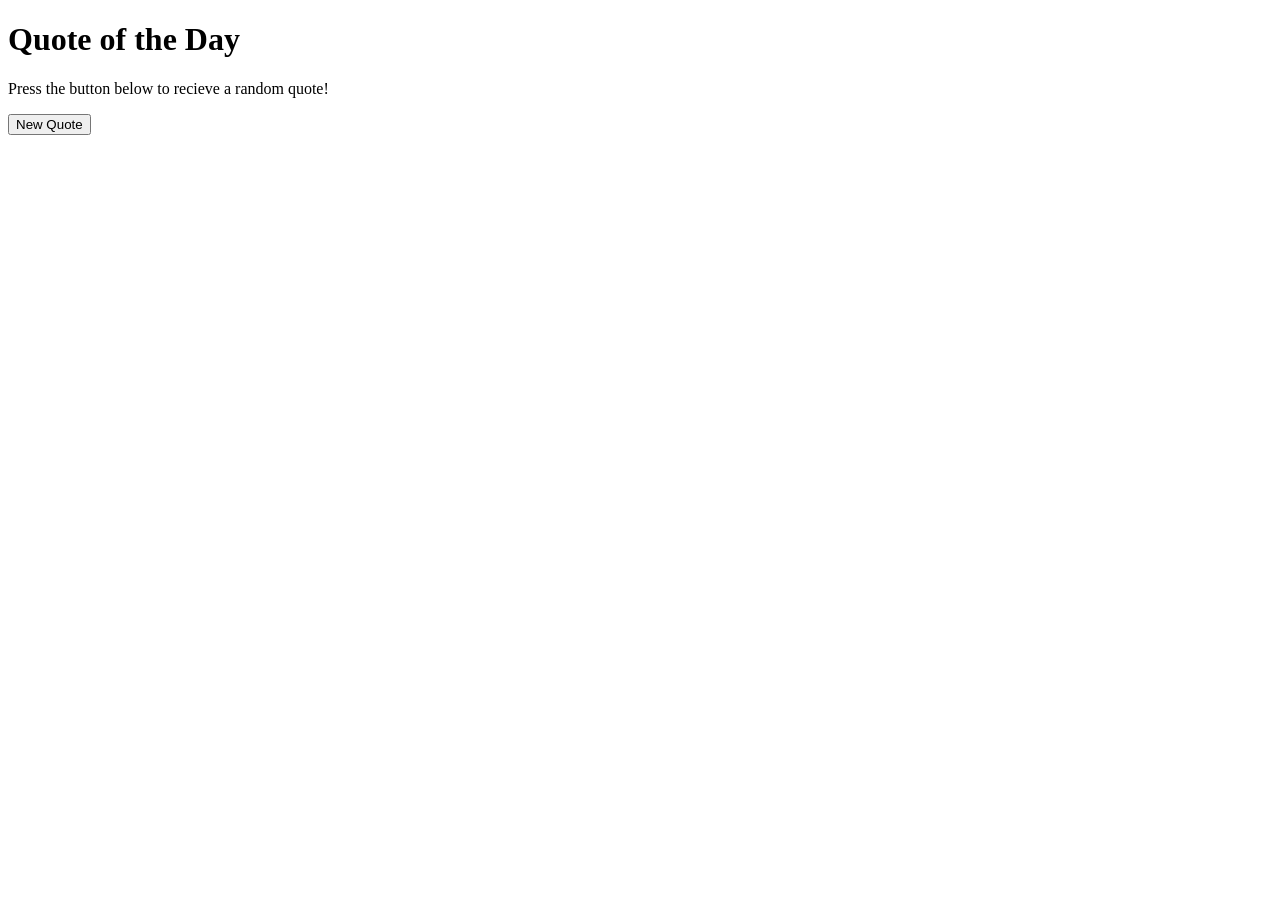
==== index.html @ 87a312bb "new" ====
<!doctype html >
<html lang="en"><head>

    <meta charset="UTF-8">
    <meta http-equiv="X-UA-Compatible" content="IE=edge">
    <meta name="viewport" content="width=device-width, initial-scale=1.0">
    <link rel="stylesheet" href="css/style.css">
    <title>js task</title>
</head>
<body>
    <div>
        <h1>Quote of the Day</h1>
        <p>Press the button below to recieve a random quote!</p>
        <button onclick="gettheqoute()">New Quote</button>
        <p id="quote"></p>
        <p id="auther"></p>
    </div>
    <script src="index.js"></script>


</body></html>
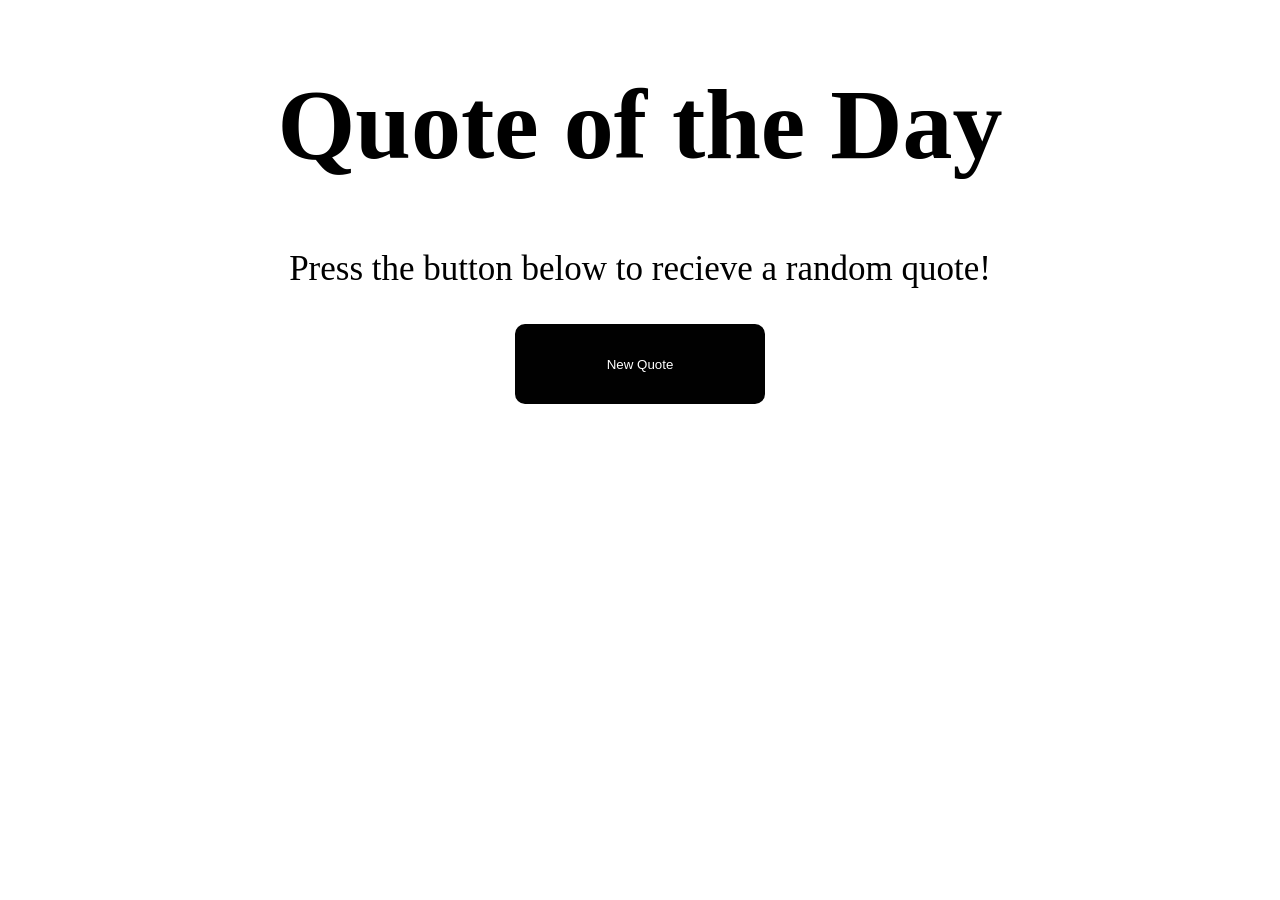
==== commit b2129177: "new" ====
--- a/index.html
+++ b/index.html
@@ -5,7 +5,7 @@
     <meta charset="UTF-8">
     <meta http-equiv="X-UA-Compatible" content="IE=edge">
     <meta name="viewport" content="width=device-width, initial-scale=1.0">
-    <link rel="stylesheet" href="css/style.css">
+    <link rel="stylesheet" href="./index.css">
     <title>js task</title>
 </head>
 <body>
--- a/index.css
+++ b/index.css
@@ -0,0 +1,27 @@
+body {
+    text-align: center;
+}
+p {
+    font-size: 35px;
+}
+h1 {
+    font-family: Impact;
+    font-size: 100px;
+}
+button {
+   
+    height: 80px;
+    background-color: rgb(1, 1, 1);
+    color: white;
+    width: 250px;
+    border: none;
+    border-radius: 10px;
+    cursor: pointer;
+ 
+}
+
+
+
+button:hover {
+    background-color: green;
+}
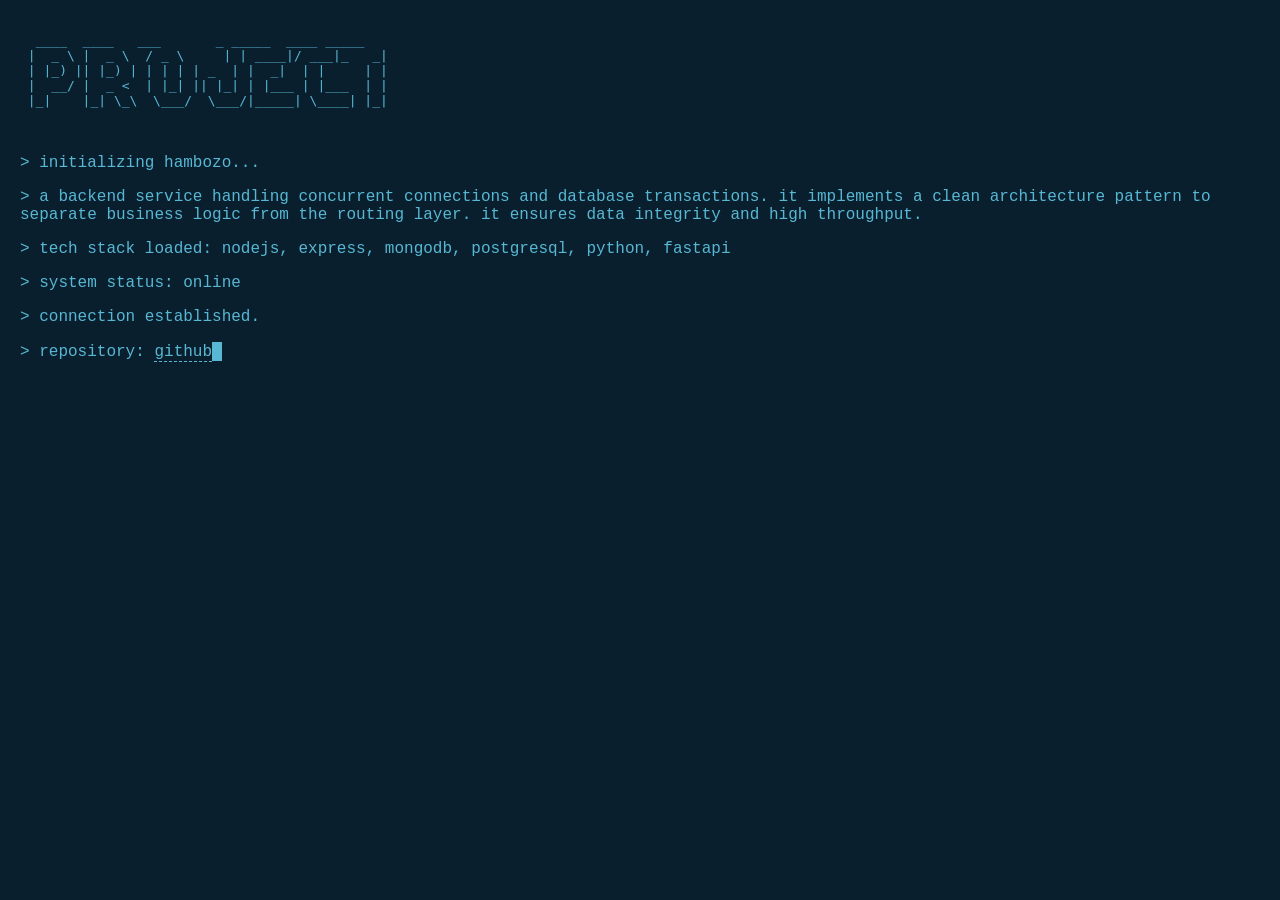
==== commit 60c4d7b9: "add index.html entry point" ====
--- a/index.html
+++ b/index.html
@@ -1,22 +1,58 @@
-
-<!doctype html >
-<html lang="en"><head>
-
-    <meta charset="UTF-8">
-    <meta http-equiv="X-UA-Compatible" content="IE=edge">
-    <meta name="viewport" content="width=device-width, initial-scale=1.0">
-    <link rel="stylesheet" href="./index.css">
-    <title>js task</title>
+<!DOCTYPE html>
+<html lang="en">
+<head>
+  <meta charset="UTF-8">
+  <meta name="viewport" content="width=device-width, initial-scale=1.0">
+  <title>hambozo terminal</title>
+  <style>
+    body {
+      background-color: #091f2e;
+      color: #58b8d4;
+      font-family: 'Courier New', Courier, monospace;
+      margin: 0;
+      padding: 20px;
+    }
+    pre {
+      white-space: pre-wrap;
+      word-wrap: break-word;
+    }
+    .cursor {
+      display: inline-block;
+      width: 10px;
+      height: 1.2em;
+      background-color: #58b8d4;
+      vertical-align: middle;
+      animation: blink 1s step-end infinite;
+    }
+    @keyframes blink {
+      0%, 100% { opacity: 1; }
+      50% { opacity: 0; }
+    }
+    a {
+      color: #58b8d4;
+      text-decoration: none;
+      border-bottom: 1px dashed #58b8d4;
+    }
+    a:hover {
+      background-color: #58b8d4;
+      color: #091f2e;
+    }
+  </style>
 </head>
 <body>
-    <div>
-        <h1>Quote of the Day</h1>
-        <p>Press the button below to recieve a random quote!</p>
-        <button onclick="gettheqoute()">New Quote</button>
-        <p id="quote"></p>
-        <p id="auther"></p>
-    </div>
-    <script src="index.js"></script>
-
-
-</body></html>+  <pre>
+  ____  ____   ___       _ _____  ____ _____ 
+ |  _ \ |  _ \  / _ \     | | ____|/ ___|_   _|
+ | |_) || |_) | | | | | _  | |  _|  | |     | |  
+ |  __/ |  _ <  | |_| || |_| | |___ | |___  | |  
+ |_|    |_| \_\  \___/  \___/|_____| \____| |_|  
+                                             
+  </pre>
+  <p>> initializing hambozo...</p>
+  <p>> a backend service handling concurrent connections and database transactions. it implements a clean architecture pattern to separate business logic from the routing layer. it ensures data integrity and high throughput.</p>
+  <p>> tech stack loaded: nodejs, express, mongodb, postgresql, python, fastapi</p>
+  <p>> system status: online</p>
+  <p>> connection established.</p>
+  <p>> repository: <a href="https://github.com/ZiadtahaM/hambozo">github</a><span class="cursor"></span></p>
+</body>
+</html>
